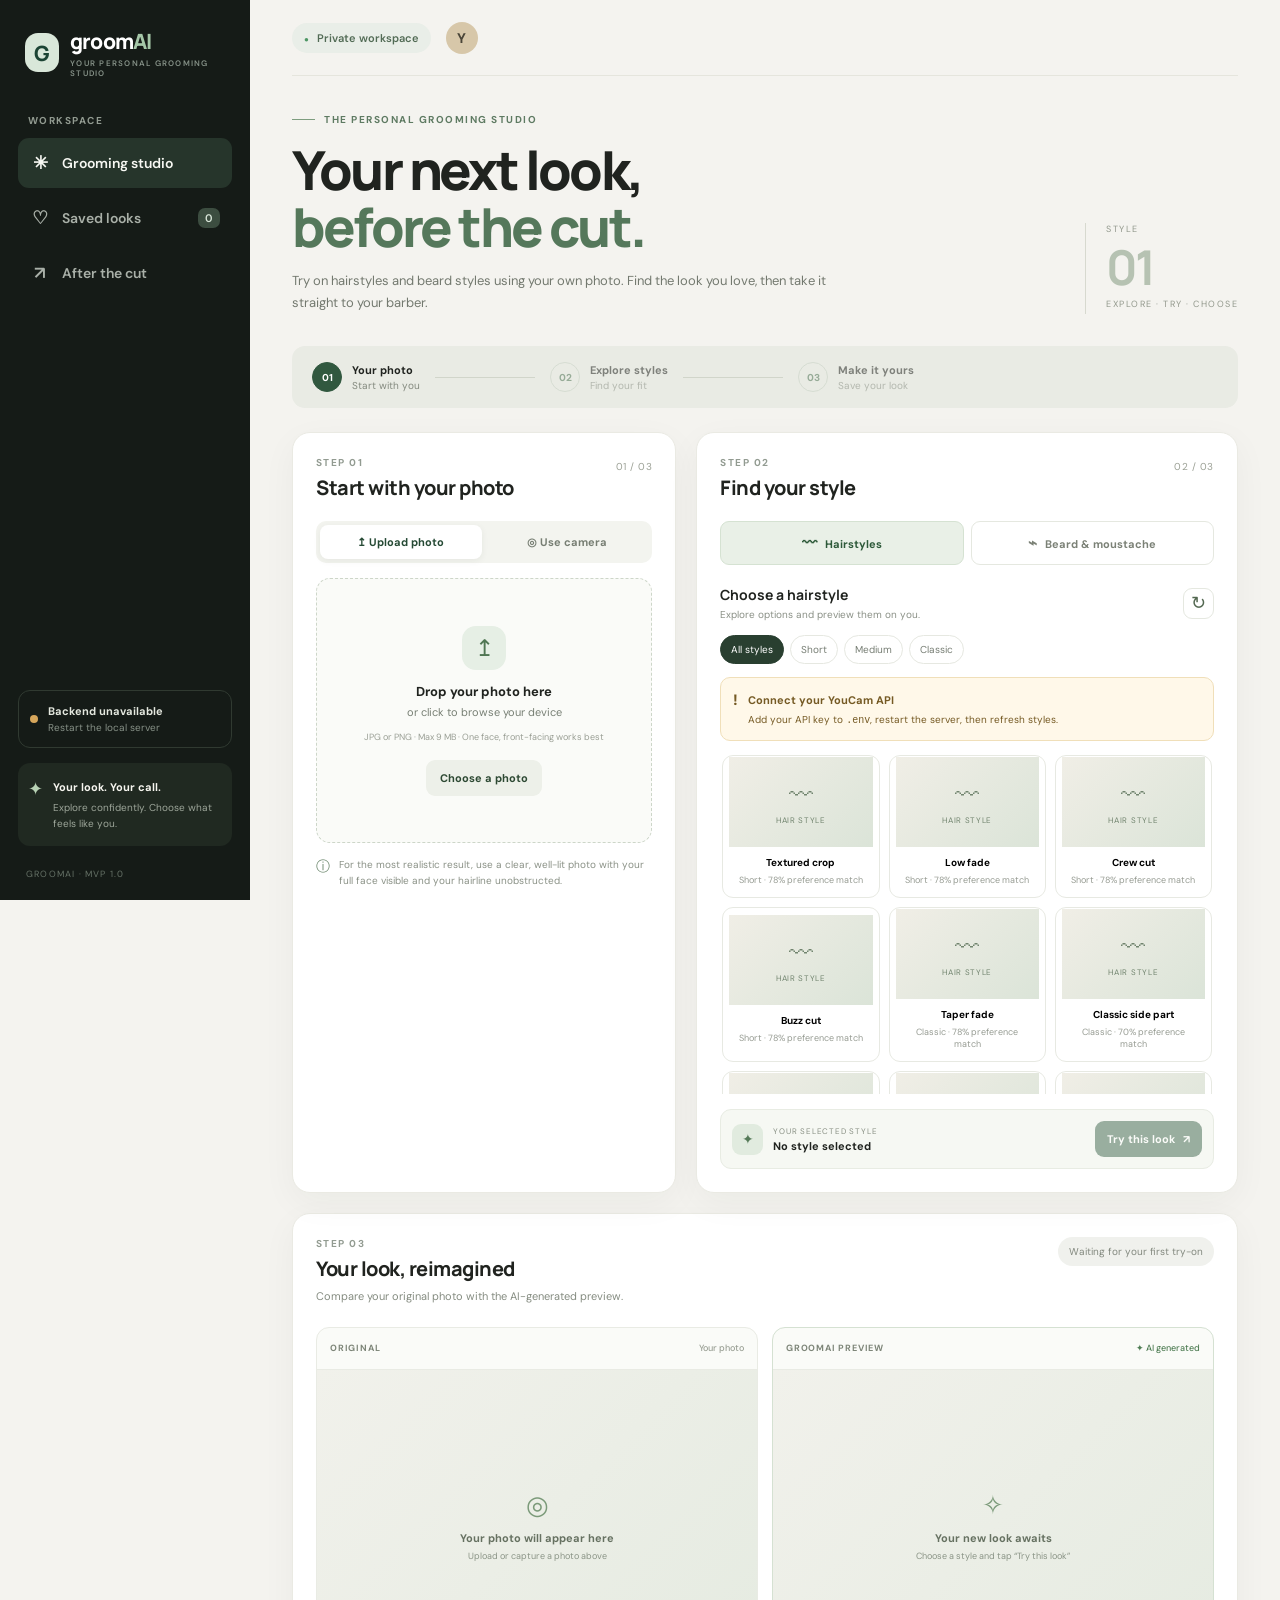
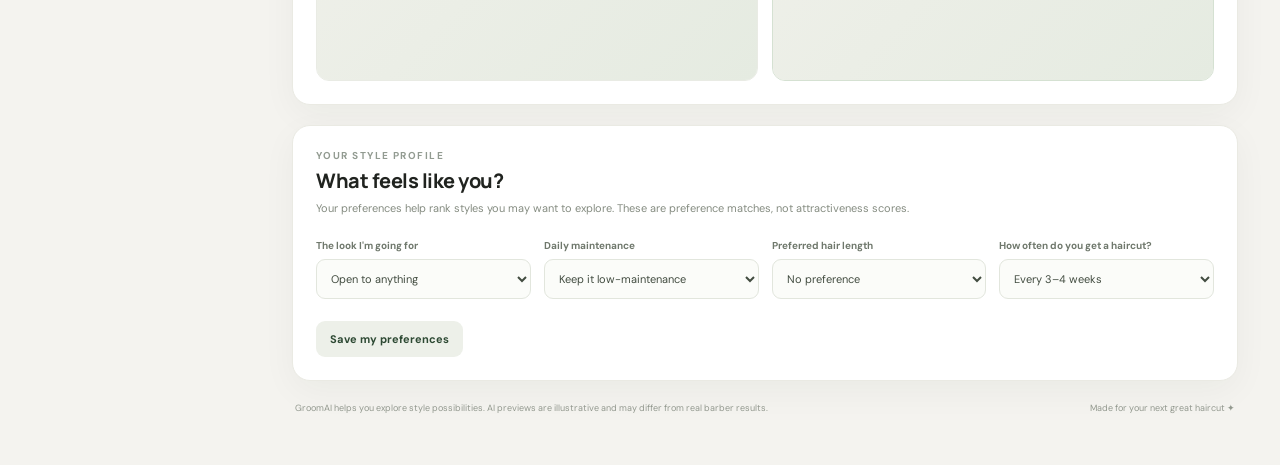
==== static/index.html @ 4ff91b67 "first commit" ====
<!doctype html>
<html lang="en">
<head>
  <meta charset="utf-8" />
  <meta name="viewport" content="width=device-width, initial-scale=1" />
  <meta name="theme-color" content="#111311" />
  <title>GroomAI — Your look, before the cut</title>
  <link rel="preconnect" href="https://fonts.googleapis.com">
  <link rel="preconnect" href="https://fonts.gstatic.com" crossorigin>
  <link href="https://fonts.googleapis.com/css2?family=DM+Sans:wght@400;500;600;700&family=Manrope:wght@400;500;600;700;800&display=swap" rel="stylesheet">
  <link rel="stylesheet" href="/static/styles.css" />
</head>
<body>
  <div class="app-shell">
    <aside class="sidebar">
      <a class="brand" href="#top"><span class="brand-mark">G</span><span>groom<span class="brand-ai">AI</span><small>YOUR PERSONAL GROOMING STUDIO</small></span></a>
      <div class="side-label">WORKSPACE</div>
      <button class="nav-link active" data-view="studio"><span>✳</span> Grooming studio</button>
      <button class="nav-link" data-view="saved"><span>♡</span> Saved looks <span class="nav-count" id="savedCount">0</span></button>
      <button class="nav-link" data-view="feedback"><span>↗</span> After the cut</button>
      <div class="sidebar-bottom">
        <div class="api-status"><span class="status-dot" id="apiDot"></span><div><b id="apiStatus">Checking API</b><small id="apiStatusSub">Connecting to your workspace</small></div></div>
        <div class="side-tip"><span>✦</span><div><b>Your look. Your call.</b><p>Explore confidently. Choose what feels like you.</p></div></div>
        <p class="version">GROOMAI · MVP 1.0</p>
      </div>
    </aside>

    <main class="main-content" id="top">
      <header class="topbar"><div class="mobile-brand"><span class="brand-mark">G</span> groom<span class="brand-ai">AI</span></div><div class="topbar-right"><span class="privacy-pill"><span>●</span> Private workspace</span><div class="avatar">Y</div></div></header>

      <section id="studioView" class="view active-view">
        <div class="hero-row"><div><div class="eyebrow"><span class="eyebrow-line"></span> THE PERSONAL GROOMING STUDIO</div><h1>Your next look,<br><em>before the cut.</em></h1><p class="hero-copy">Try on hairstyles and beard styles using your own photo. Find the look you love, then take it straight to your barber.</p></div><div class="hero-stamp"><span>STYLE</span><strong>01</strong><span>EXPLORE · TRY · CHOOSE</span></div></div>

        <div class="stepper"><div class="step active-step"><span>01</span><div><b>Your photo</b><small>Start with you</small></div></div><div class="step-line"></div><div class="step"><span>02</span><div><b>Explore styles</b><small>Find your fit</small></div></div><div class="step-line"></div><div class="step"><span>03</span><div><b>Make it yours</b><small>Save your look</small></div></div></div>

        <div class="studio-grid">
          <section class="panel photo-panel">
            <div class="panel-heading"><div><div class="section-kicker">STEP 01</div><h2>Start with your photo</h2></div><span class="panel-number">01 / 03</span></div>
            <div class="photo-tabs"><button class="photo-tab selected" id="uploadTab">↥ Upload photo</button><button class="photo-tab" id="cameraTab">◎ Use camera</button></div>
            <div class="upload-zone" id="uploadZone"><input type="file" id="photoInput" accept="image/jpeg,image/png,image/webp" hidden><div class="upload-symbol">↥</div><b>Drop your photo here</b><span>or click to browse your device</span><small>JPG or PNG · Max 9 MB · One face, front-facing works best</small><button class="btn btn-light" id="browseBtn">Choose a photo</button></div>
            <div class="camera-box hidden" id="cameraBox"><video id="cameraVideo" autoplay playsinline></video><div class="camera-controls"><button class="btn btn-light" id="captureBtn">◎ Capture photo</button><button class="btn btn-ghost" id="closeCameraBtn">Close camera</button></div><p>Camera access works on localhost or HTTPS. Your camera is only used after you allow it.</p></div>
            <div class="photo-preview hidden" id="photoPreview"><img id="sourceImage" alt="Your uploaded photo"><div class="photo-overlay"><span class="ready-tag"><span></span> PHOTO READY</span><button id="changePhotoBtn" class="change-photo">Change photo ↗</button></div></div>
            <div class="photo-note"><span>ⓘ</span><p>For the most realistic result, use a clear, well-lit photo with your full face visible and your hairline unobstructed.</p></div>
          </section>

          <section class="panel styles-panel">
            <div class="panel-heading"><div><div class="section-kicker">STEP 02</div><h2>Find your style</h2></div><span class="panel-number">02 / 03</span></div>
            <div class="style-type-switch"><button class="style-type active" data-kind="hair"><span>〰</span> Hairstyles</button><button class="style-type" data-kind="beard"><span>⌁</span> Beard & moustache</button></div>
            <div class="style-toolbar"><div><h3 id="styleHeading">Choose a hairstyle</h3><p id="styleSubheading">Explore options and preview them on you.</p></div><button class="icon-button" id="refreshStylesBtn" title="Refresh styles">↻</button></div>
            <div class="filter-row" id="filterRow"><button class="filter-chip active" data-filter="all">All styles</button><button class="filter-chip" data-filter="short">Short</button><button class="filter-chip" data-filter="medium">Medium</button><button class="filter-chip" data-filter="classic">Classic</button></div>
            <div class="api-notice hidden" id="templateNotice"><span>!</span><div><b>Connect your YouCam API</b><p>Add your API key to <code>.env</code>, restart the server, then refresh styles.</p></div></div>
            <div class="style-grid" id="styleGrid"><div class="empty-state"><div class="empty-icon">✳</div><b>Loading styles</b><p>Connecting to YouCam's style catalogue…</p></div></div>
            <div class="selected-style-bar"><div class="selected-style-icon">✦</div><div class="selected-style-copy"><small>YOUR SELECTED STYLE</small><b id="selectedStyleName">No style selected</b></div><button class="btn btn-primary" id="tryOnBtn" disabled>Try this look <span>↗</span></button></div>
          </section>
        </div>

        <section class="panel results-panel" id="resultsPanel">
          <div class="panel-heading"><div><div class="section-kicker">STEP 03</div><h2>Your look, reimagined</h2><p class="muted">Compare your original photo with the AI-generated preview.</p></div><span class="result-state" id="resultState">Waiting for your first try-on</span></div>
          <div class="results-grid"><div class="result-image-card"><div class="image-card-head"><span>ORIGINAL</span><span class="image-label">Your photo</span></div><div class="result-image-wrap" id="originalResultWrap"><div class="result-placeholder"><span>◎</span><b>Your photo will appear here</b><small>Upload or capture a photo above</small></div><img id="originalResult" class="hidden" alt="Original photo"></div></div><div class="result-image-card featured-result"><div class="image-card-head"><span>GROOMAI PREVIEW</span><span class="image-label ai-label">✦ AI generated</span></div><div class="result-image-wrap" id="generatedResultWrap"><div class="result-placeholder"><span>✧</span><b>Your new look awaits</b><small>Choose a style and tap “Try this look”</small></div><img id="generatedResult" class="hidden" alt="AI generated grooming preview"></div></div></div>
          <div class="result-actions hidden" id="resultActions"><button class="btn btn-primary" id="saveLookBtn">♡ Save this look</button><button class="btn btn-light" id="barberCardBtn">↗ Create barber card</button><button class="btn btn-ghost" id="compareBtn">⇄ Compare</button></div>
          <div class="progress-box hidden" id="progressBox"><div class="spinner"></div><div><b id="progressTitle">Preparing your look…</b><p id="progressText">Sending your photo securely to YouCam for processing.</p></div></div>
        </section>

        <section class="panel personal-panel"><div class="panel-heading"><div><div class="section-kicker">YOUR STYLE PROFILE</div><h2>What feels like you?</h2><p class="muted">Your preferences help rank styles you may want to explore. These are preference matches, not attractiveness scores.</p></div></div><div class="preferences-grid"><div class="preference-field"><label for="goalSelect">The look I'm going for</label><select id="goalSelect"><option value="any">Open to anything</option><option value="professional">Professional & polished</option><option value="casual">Casual & effortless</option><option value="trendy">Modern & trendy</option><option value="bold">Bold & expressive</option></select></div><div class="preference-field"><label for="maintenanceSelect">Daily maintenance</label><select id="maintenanceSelect"><option value="low">Keep it low-maintenance</option><option value="medium">A little styling is fine</option><option value="high">I enjoy styling my hair</option></select></div><div class="preference-field"><label for="lengthSelect">Preferred hair length</label><select id="lengthSelect"><option value="any">No preference</option><option value="short">Short</option><option value="medium">Medium</option><option value="long">Long</option></select></div><div class="preference-field"><label for="barberFrequency">How often do you get a haircut?</label><select id="barberFrequency"><option value="3-4 weeks">Every 3–4 weeks</option><option value="1-2 weeks">Every 1–2 weeks</option><option value="6+ weeks">Every 6+ weeks</option></select></div></div><button class="btn btn-light" id="savePreferencesBtn">Save my preferences</button><span class="inline-success hidden" id="preferencesSaved">Preferences saved on this device.</span></section>
        <footer class="footer-note">GroomAI helps you explore style possibilities. AI previews are illustrative and may differ from real barber results. <span>Made for your next great haircut ✦</span></footer>
      </section>

      <section id="savedView" class="view"><div class="page-title"><div class="eyebrow"><span class="eyebrow-line"></span> YOUR COLLECTION</div><h1>Looks worth <em>keeping.</em></h1><p class="hero-copy">Your saved grooming ideas, ready for your next barber visit.</p></div><div id="savedGrid" class="saved-grid"><div class="empty-state"><div class="empty-icon">♡</div><b>No saved looks yet</b><p>Try a hairstyle or beard style, then save it here.</p><button class="btn btn-primary" data-goto="studio">Explore styles</button></div></div></section>

      <section id="feedbackView" class="view"><div class="page-title"><div class="eyebrow"><span class="eyebrow-line"></span> THE REAL-WORLD RESULT</div><h1>How did the cut <em>turn out?</em></h1><p class="hero-copy">Your feedback helps GroomAI understand what you liked and what to suggest next time.</p></div><div class="feedback-layout"><section class="panel feedback-form"><div class="section-kicker">AFTER YOUR BARBER VISIT</div><h2>Review your haircut</h2><form id="feedbackForm"><label for="feedbackStyle">Style you tried</label><input id="feedbackStyle" placeholder="e.g. Textured crop + short boxed beard" required><div class="rating-field"><label>How happy are you with the actual haircut?</label><div class="star-rating" data-rating="satisfaction"><button type="button" data-value="1">★</button><button type="button" data-value="2">★</button><button type="button" data-value="3">★</button><button type="button" data-value="4">★</button><button type="button" data-value="5">★</button></div><small id="satisfactionLabel">Select a rating</small></div><div class="rating-field"><label>How close was it to your virtual preview?</label><div class="star-rating" data-rating="accuracy"><button type="button" data-value="1">★</button><button type="button" data-value="2">★</button><button type="button" data-value="3">★</button><button type="button" data-value="4">★</button><button type="button" data-value="5">★</button></div><small id="accuracyLabel">Select a rating</small></div><label for="feedbackMaintenance">What maintenance level works for you?</label><select id="feedbackMaintenance"><option value="low">Low maintenance</option><option value="medium">Some styling is fine</option><option value="high">High maintenance is okay</option></select><label for="feedbackNotes">What did you like or want to change?</label><textarea id="feedbackNotes" rows="4" placeholder="Tell your future self what to keep or change next time…"></textarea><button class="btn btn-primary btn-wide" type="submit">Save my feedback <span>↗</span></button><p class="form-message" id="feedbackMessage"></p></form></section><section class="panel feedback-history"><div class="section-kicker">YOUR GROOMING JOURNAL</div><h2>Past feedback</h2><p class="muted">Your reviews are saved locally in this app.</p><div id="feedbackHistory"><div class="empty-state compact"><div class="empty-icon">✎</div><b>Your grooming journey starts here</b><p>After your next haircut, leave a review.</p></div></div></section></div></section>
    </main>
  </div>

  <div class="toast" id="toast" role="status"></div>
  <dialog id="barberDialog" class="barber-dialog"><div class="dialog-head"><div><div class="section-kicker">TAKE IT TO YOUR BARBER</div><h2>Your barber reference card</h2></div><button class="icon-button" id="closeBarberDialog" aria-label="Close">×</button></div><div id="barberCardContent"></div><div class="dialog-actions"><button class="btn btn-light" id="printBarberCard">Print / Save PDF</button><button class="btn btn-primary" id="downloadBarberCard">Download reference image</button></div></dialog>
  <script src="/static/app.js"></script>
</body>
</html>
---- static/styles.css ----
:root{--bg:#f4f3ef;--panel:#fff;--ink:#20231f;--muted:#777d75;--line:#e8e8e1;--green:#1f4d3b;--green2:#2e6a4f;--mint:#e8f0e9;--sand:#d8c4a1;--radius:18px;--shadow:0 10px 35px rgba(26,37,29,.045)}*{box-sizing:border-box}html{scroll-behavior:smooth}body{margin:0;background:var(--bg);color:var(--ink);font-family:'DM Sans',sans-serif;font-size:14px}button,input,select,textarea{font:inherit}button{cursor:pointer}button:disabled{opacity:.45;cursor:not-allowed}.app-shell{display:grid;grid-template-columns:250px minmax(0,1fr);min-height:100vh}.sidebar{background:#151b17;color:#f7f6f0;padding:27px 18px 20px;display:flex;flex-direction:column;position:sticky;top:0;height:100vh}.brand{display:flex;align-items:center;gap:11px;text-decoration:none;color:#fff;font:800 21px Manrope,sans-serif;letter-spacing:-.8px;padding:0 7px 36px}.brand-mark{display:grid;place-items:center;width:39px;height:39px;border-radius:13px;background:#d9e7d9;color:#1c4434;font:800 21px Manrope,sans-serif}.brand-ai{color:#a5c7a8}.brand small{display:block;color:#859187;font:600 8px 'DM Sans',sans-serif;letter-spacing:1.25px;margin-top:3px}.side-label,.section-kicker{font-size:10px;font-weight:700;letter-spacing:1.45px;color:#929b91}.side-label{padding:0 10px 11px}.nav-link{display:flex;align-items:center;gap:12px;width:100%;border:0;background:transparent;color:#a9b0a8;text-align:left;padding:13px 12px;border-radius:11px;margin-bottom:5px;font-weight:600}.nav-link>span:first-child{font-size:18px;width:20px;text-align:center}.nav-link.active{background:#26352b;color:#f7f8f3}.nav-count{margin-left:auto;background:#3c4d40;color:#d8e5d8;border-radius:7px;padding:3px 7px;font-size:11px}.sidebar-bottom{margin-top:auto}.api-status{display:flex;gap:10px;align-items:center;padding:13px 11px;border:1px solid #303a31;border-radius:12px;margin-bottom:15px}.status-dot{width:8px;height:8px;border-radius:50%;background:#d6a65b;flex-shrink:0}.status-dot.online{background:#80c695;box-shadow:0 0 0 4px #80c6951e}.api-status b{display:block;font-size:11px;color:#e4e8df}.api-status small{display:block;color:#879187;font-size:10px;margin-top:3px}.side-tip{display:flex;gap:10px;padding:14px 10px;background:#202921;border-radius:12px}.side-tip>span{color:#b7d1b4;font-size:18px}.side-tip b{font-size:11px}.side-tip p{font-size:10px;color:#9da69a;line-height:1.6;margin:5px 0 0}.version{font-size:9px;letter-spacing:1.2px;color:#667267;margin:22px 8px 0}.main-content{min-width:0;padding:0 42px 30px;max-width:1600px;width:100%;margin:0 auto}.topbar{height:76px;border-bottom:1px solid #e5e5dd;display:flex;align-items:center;justify-content:space-between;margin-bottom:37px}.topbar-right{display:flex;align-items:center;gap:15px}.privacy-pill{background:#e9eee8;color:#526b55;padding:8px 12px;border-radius:99px;font-size:11px;font-weight:600}.privacy-pill span{font-size:8px;color:#4d9664;margin-right:5px}.avatar{width:32px;height:32px;border-radius:50%;background:#d7c7a9;color:#4a4538;display:grid;place-items:center;font-weight:700}.mobile-brand{display:none}.view{display:none}.active-view{display:block}.hero-row{display:flex;justify-content:space-between;align-items:flex-end;gap:25px;margin-bottom:32px}.eyebrow{display:flex;align-items:center;gap:9px;color:#5e7a62;font-size:10px;font-weight:700;letter-spacing:1.5px;margin-bottom:15px}.eyebrow-line{height:1px;width:23px;background:#7e9d7f}h1,h2,h3,p{margin-top:0}h1{font:800 clamp(37px,4.2vw,57px)/1.06 Manrope,sans-serif;letter-spacing:-2.8px;margin:0 0 15px}h1 em{font-style:normal;color:#55785b}h2{font:750 20px/1.25 Manrope,sans-serif;letter-spacing:-.5px;margin:6px 0 0}h3{font:700 14px Manrope,sans-serif;margin:0 0 4px}.hero-copy{color:#73796f;line-height:1.7;max-width:540px;font-size:13px;margin:0}.hero-stamp{border-left:1px solid #d7d9cf;padding:0 0 4px 20px;min-width:150px;color:#92988c}.hero-stamp span{display:block;font-size:9px;letter-spacing:1.5px}.hero-stamp strong{display:block;font:700 48px Manrope,sans-serif;color:#b6c2b2;letter-spacing:-3px;line-height:1.2;margin:3px 0}.stepper{display:flex;align-items:center;gap:15px;margin:0 0 24px;padding:16px 20px;background:#e9ebe4;border-radius:13px}.step{display:flex;align-items:center;gap:10px;opacity:.53}.step.active-step{opacity:1}.step>span{display:grid;place-items:center;width:30px;height:30px;border-radius:50%;border:1px solid #c5cfc2;color:#4e7354;font-size:10px;font-weight:700}.active-step>span{background:#31583f;color:white;border-color:#31583f}.step b{display:block;font-size:11px}.step small{display:block;color:#83897e;font-size:10px;margin-top:2px}.step-line{height:1px;background:#d1d5ca;flex:1;max-width:100px}.studio-grid{display:grid;grid-template-columns:minmax(280px,.83fr) minmax(420px,1.17fr);gap:20px;align-items:stretch}.panel{background:var(--panel);border:1px solid #eaeae3;border-radius:var(--radius);padding:23px;box-shadow:var(--shadow);min-width:0}.panel-heading{display:flex;align-items:flex-start;justify-content:space-between;gap:12px;margin-bottom:21px}.panel-number{color:#9ba095;font-size:10px;letter-spacing:.5px;padding-top:4px;white-space:nowrap}.photo-tabs{display:grid;grid-template-columns:1fr 1fr;gap:5px;padding:4px;background:#f3f4ef;border-radius:10px;margin-bottom:15px}.photo-tab{border:0;background:transparent;color:#777e73;border-radius:8px;padding:10px;font-size:11px;font-weight:700}.photo-tab.selected{background:#fff;color:#264a35;box-shadow:0 2px 7px #202b2010}.upload-zone{border:1px dashed #cdd6c9;border-radius:14px;background:#fafbf8;min-height:265px;display:flex;align-items:center;justify-content:center;flex-direction:column;padding:23px 14px;text-align:center;transition:.2s;cursor:pointer}.upload-zone.dragging{background:#eef5ed;border-color:#67926b}.upload-symbol{width:44px;height:44px;border-radius:14px;background:#e6efe5;color:#507653;display:grid;place-items:center;font-size:23px;margin-bottom:13px}.upload-zone b{font-size:13px}.upload-zone>span{font-size:11px;color:#777f74;margin-top:5px}.upload-zone small{font-size:9px;color:#9a9f95;margin-top:12px}.btn{border:0;border-radius:9px;padding:11px 14px;font-size:11px;font-weight:700;transition:transform .15s,background .15s;display:inline-flex;align-items:center;justify-content:center;gap:8px}.btn:hover:not(:disabled){transform:translateY(-1px)}.btn-light{background:#edf0e9;color:#2d4933}.btn-light:hover{background:#e0e8dc}.btn-primary{background:#28543a;color:#fff}.btn-primary:hover:not(:disabled){background:#1d422d}.btn-ghost{background:transparent;color:#6f776b;border:1px solid #e4e7df}.upload-zone .btn{margin-top:17px}.photo-note{display:flex;gap:9px;margin-top:14px;color:#8a9186}.photo-note>span{color:#69856a;font-size:14px}.photo-note p{font-size:10px;line-height:1.6;margin:0}.photo-preview{position:relative;height:330px;border-radius:13px;overflow:hidden;background:#edf0e9}.photo-preview img{width:100%;height:100%;object-fit:contain;background:#f0f1ed}.photo-overlay{position:absolute;left:0;right:0;bottom:0;display:flex;align-items:center;justify-content:space-between;padding:12px;background:linear-gradient(transparent,rgba(0,0,0,.6));color:#fff}.ready-tag{font-size:9px;letter-spacing:.8px}.ready-tag span{display:inline-block;width:6px;height:6px;border-radius:50%;background:#91d5a0;margin-right:5px}.change-photo{background:#ffffffdc;border:0;border-radius:7px;padding:8px 10px;color:#284b32;font-size:10px;font-weight:700}.camera-box{background:#111;border-radius:13px;overflow:hidden}.camera-box video{width:100%;max-height:330px;display:block;object-fit:cover}.camera-controls{display:flex;gap:8px;justify-content:center;padding:13px}.camera-box p{font-size:10px;color:#c4c9c2;line-height:1.5;padding:0 15px 13px;margin:0;text-align:center}.hidden{display:none!important}.style-type-switch{display:grid;grid-template-columns:1fr 1fr;gap:7px;margin-bottom:20px}.style-type{border:1px solid #e5e8e0;background:#fff;border-radius:9px;padding:11px 8px;font-size:11px;font-weight:700;color:#7b8176}.style-type span{font-size:15px;margin-right:5px}.style-type.active{background:#e9f0e7;border-color:#d5e2d2;color:#2d5939}.style-toolbar{display:flex;align-items:center;justify-content:space-between;margin-bottom:14px}.style-toolbar p{color:#8a9086;font-size:10px;margin:0}.icon-button{width:31px;height:31px;border-radius:9px;border:1px solid #e5e8e0;background:#fff;color:#536851;font-size:18px;display:grid;place-items:center;flex-shrink:0}.filter-row{display:flex;gap:6px;flex-wrap:wrap;margin-bottom:13px}.filter-chip{border:1px solid #e6e8e1;background:#fff;color:#777e74;border-radius:99px;padding:7px 10px;font-size:10px}.filter-chip.active{background:#293f30;color:#fff;border-color:#293f30}.style-grid{display:grid;grid-template-columns:repeat(3,minmax(0,1fr));gap:9px;max-height:340px;overflow:auto;padding:1px 2px 4px}.style-card{position:relative;border:1px solid #e7e9e2;border-radius:11px;background:#fff;overflow:hidden;cursor:pointer;min-width:0;transition:.15s}.style-card:hover{border-color:#9eb49d;transform:translateY(-2px)}.style-card.selected{border:2px solid #3b7048;box-shadow:0 0 0 3px #dfeade}.style-thumb{height:90px;background:linear-gradient(135deg,#f0eee6,#dbe4d8);display:grid;place-items:center;overflow:hidden}.style-thumb img{width:100%;height:100%;object-fit:cover}.style-placeholder{display:flex;align-items:center;justify-content:center;flex-direction:column;color:#71846e;gap:5px}.style-placeholder span{font-size:24px}.style-placeholder small{font-size:8px;letter-spacing:.7px}.style-card-body{padding:9px 8px 10px}.style-card-body b{display:block;font-size:10px;line-height:1.4;overflow-wrap:anywhere}.style-card-body small{display:block;color:#969b92;font-size:9px;margin-top:4px}.style-card-check{position:absolute;right:6px;top:6px;background:#fff;border-radius:50%;width:20px;height:20px;display:grid;place-items:center;color:#315a3b;font-size:11px;box-shadow:0 2px 6px #0001}.selected-style-bar{display:flex;align-items:center;gap:10px;background:#f6f8f3;border:1px solid #e8ece3;border-radius:11px;padding:11px;margin-top:15px}.selected-style-icon{width:31px;height:31px;border-radius:9px;background:#e1ebdf;color:#557a58;display:grid;place-items:center}.selected-style-copy{flex:1;min-width:0}.selected-style-copy small{display:block;color:#899084;font-size:8px;letter-spacing:.8px;margin-bottom:3px}.selected-style-copy b{display:block;font-size:11px;white-space:nowrap;overflow:hidden;text-overflow:ellipsis}.selected-style-bar .btn{padding:11px 12px;white-space:nowrap}.empty-state{min-height:180px;display:flex;align-items:center;justify-content:center;flex-direction:column;text-align:center;color:#7e8779;padding:20px}.empty-icon{width:40px;height:40px;border-radius:13px;background:#edf2e9;color:#527455;display:grid;place-items:center;font-size:20px;margin-bottom:12px}.empty-state b{color:#4a5448;font-size:12px}.empty-state p{font-size:10px;line-height:1.6;max-width:220px;margin:6px 0 0}.api-notice{display:flex;gap:10px;background:#fff8e9;border:1px solid #f0dfb9;border-radius:10px;padding:12px;margin-bottom:13px;color:#755a24}.api-notice>span{font-weight:800;font-size:15px}.api-notice b{font-size:11px}.api-notice p{font-size:10px;margin:4px 0 0;line-height:1.5}.api-notice code{font-size:10px}.results-panel,.personal-panel{margin-top:20px}.muted{color:#858c81;font-size:11px;line-height:1.6;margin:7px 0 0}.result-state{background:#f0f1ed;border-radius:99px;padding:8px 11px;color:#82887e;font-size:10px;white-space:nowrap}.results-grid{display:grid;grid-template-columns:1fr 1fr;gap:14px}.result-image-card{border:1px solid #e9ebe4;border-radius:13px;overflow:hidden;background:#fafbf8}.featured-result{border-color:#d5e1d2}.image-card-head{height:42px;display:flex;align-items:center;justify-content:space-between;padding:0 13px;border-bottom:1px solid #e9ebe4;font-size:9px;font-weight:700;letter-spacing:.8px;color:#7d8578}.image-label{font-size:9px;letter-spacing:0;font-weight:500;color:#999f94}.ai-label{color:#4f7d54}.result-image-wrap{height:310px;display:grid;place-items:center;background:linear-gradient(135deg,#f1f1eb,#e5ebe1);overflow:hidden}.result-image-wrap img{width:100%;height:100%;object-fit:contain}.result-placeholder{display:flex;align-items:center;justify-content:center;flex-direction:column;text-align:center;padding:20px;color:#8a9486}.result-placeholder>span{font-size:26px;color:#7b9a79;margin-bottom:9px}.result-placeholder b{font-size:11px;color:#667161}.result-placeholder small{font-size:9px;margin-top:5px}.result-actions{display:flex;justify-content:flex-end;gap:8px;margin-top:14px}.progress-box{display:flex;gap:12px;align-items:center;background:#f2f6ef;border:1px solid #e0e9dd;border-radius:11px;padding:14px;margin-top:14px}.spinner{width:23px;height:23px;border:2px solid #d6e3d2;border-top-color:#3d7048;border-radius:50%;animation:spin .8s linear infinite;flex-shrink:0}@keyframes spin{to{transform:rotate(360deg)}}.progress-box b{font-size:11px}.progress-box p{font-size:10px;color:#7c8678;margin:4px 0 0}.preferences-grid{display:grid;grid-template-columns:repeat(4,minmax(0,1fr));gap:13px;margin:22px 0}.preference-field label,.feedback-form label{display:block;color:#6f786c;font-size:10px;font-weight:700;margin-bottom:7px}.preference-field select,.feedback-form select,.feedback-form input,.feedback-form textarea{width:100%;border:1px solid #e2e6dd;background:#fbfcf9;border-radius:9px;padding:11px 10px;color:#424c40;font-size:11px;outline:none}.preference-field select:focus,.feedback-form select:focus,.feedback-form input:focus,.feedback-form textarea:focus{border-color:#8ba98a}.inline-success{font-size:10px;color:#47764c;margin-left:12px}.footer-note{display:flex;justify-content:space-between;gap:12px;font-size:9px;color:#92988e;line-height:1.6;padding:20px 3px}.footer-note span{white-space:nowrap}.page-title{margin-bottom:28px}.saved-grid{display:grid;grid-template-columns:repeat(3,minmax(0,1fr));gap:15px}.saved-card{border:1px solid #e5e8e0;border-radius:15px;overflow:hidden;background:#fff}.saved-card img{width:100%;height:220px;object-fit:contain;background:#edf0e9}.saved-card-body{padding:14px}.saved-card-body b{font-size:12px;display:block}.saved-card-body small{font-size:10px;color:#899185;display:block;margin:5px 0 12px}.saved-card-actions{display:flex;gap:6px}.saved-card-actions button{flex:1}.feedback-layout{display:grid;grid-template-columns:minmax(300px,.9fr) minmax(280px,1.1fr);gap:18px}.feedback-form h2,.feedback-history h2{margin-bottom:20px}.feedback-form form>label{margin-top:14px}.feedback-form input,.feedback-form select,.feedback-form textarea{font-size:12px}.rating-field{margin-top:20px}.rating-field>label{font-size:11px;color:#394637}.star-rating{display:flex;gap:5px;margin:8px 0}.star-rating button{border:0;background:#f0f2ec;color:#c5c9bd;width:32px;height:31px;border-radius:8px;font-size:18px}.star-rating button.active{background:#f9efd7;color:#d2a44a}.rating-field small{color:#9aa093;font-size:10px}.feedback-form .btn-wide{width:100%;margin-top:20px}.form-message{font-size:11px;margin:9px 0 0;color:#4d8053}.feedback-entry{padding:14px 0;border-bottom:1px solid #eef0e9}.feedback-entry:last-child{border:0}.feedback-entry-head{display:flex;justify-content:space-between;gap:8px}.feedback-entry b{font-size:11px}.feedback-entry small{color:#90978c;font-size:9px}.feedback-entry .stars{color:#c79b45;font-size:11px;margin:7px 0}.feedback-entry p{font-size:10px;color:#7c8578;line-height:1.6;margin:0}.compact{min-height:170px}.barber-dialog{border:0;border-radius:18px;width:min(600px,calc(100% - 28px));padding:25px;box-shadow:0 20px 80px #0003}.barber-dialog::backdrop{background:#111a13a8;backdrop-filter:blur(4px)}.dialog-head{display:flex;justify-content:space-between;gap:12px;align-items:flex-start;margin-bottom:20px}.dialog-head h2{font-size:22px}.barber-card-preview{border:1px solid #e0e6db;border-radius:13px;overflow:hidden}.barber-card-preview img{width:100%;height:280px;object-fit:contain;background:#eff2eb}.barber-card-details{padding:16px}.barber-card-details h3{font-size:17px}.barber-card-details p{color:#788174;font-size:11px;line-height:1.7}.barber-tags{display:flex;gap:6px;flex-wrap:wrap;margin:10px 0}.barber-tags span{background:#eaf0e7;color:#486d4a;border-radius:99px;padding:6px 9px;font-size:9px}.dialog-actions{display:flex;gap:8px;justify-content:flex-end;margin-top:16px}.toast{position:fixed;bottom:25px;right:25px;background:#1c2c21;color:#fff;padding:13px 16px;border-radius:10px;font-size:11px;box-shadow:0 10px 30px #0002;opacity:0;transform:translateY(10px);pointer-events:none;transition:.2s;z-index:100;max-width:360px}.toast.show{opacity:1;transform:translateY(0)}
@media(max-width:1200px){.main-content{padding:0 25px 25px}.studio-grid{grid-template-columns:minmax(260px,.8fr) minmax(370px,1.2fr)}.panel{padding:18px}.preferences-grid{grid-template-columns:repeat(2,minmax(0,1fr))}.style-thumb{height:78px}.result-image-wrap{height:270px}}
@media(max-width:900px){.app-shell{grid-template-columns:1fr}.sidebar{display:none}.main-content{padding:0 18px 24px}.topbar{height:62px;margin-bottom:25px}.mobile-brand{display:flex;align-items:center;gap:8px;font:800 19px Manrope,sans-serif;letter-spacing:-.8px}.mobile-brand .brand-mark{width:31px;height:31px;border-radius:10px;font-size:17px}.hero-stamp{display:none}.studio-grid{grid-template-columns:1fr}.upload-zone{min-height:220px}.photo-preview{height:300px}.style-grid{max-height:none;grid-template-columns:repeat(3,minmax(0,1fr))}.result-image-wrap{height:270px}.feedback-layout{grid-template-columns:1fr}.saved-grid{grid-template-columns:repeat(2,minmax(0,1fr))}}
@media(max-width:560px){.main-content{padding:0 12px 18px}.topbar{margin-bottom:21px}.privacy-pill{font-size:9px;padding:7px 9px}.hero-row{margin-bottom:22px}h1{font-size:39px;letter-spacing:-2px}.hero-copy{font-size:12px}.stepper{padding:12px 10px;gap:7px}.step{gap:6px}.step>span{width:25px;height:25px;font-size:9px}.step b{font-size:9px}.step small{font-size:8px}.step-line{min-width:9px}.panel{padding:15px;border-radius:15px}.panel-heading{margin-bottom:16px}h2{font-size:18px}.style-grid{grid-template-columns:repeat(2,minmax(0,1fr));gap:8px}.style-thumb{height:90px}.style-card-body b{font-size:10px}.selected-style-bar{flex-wrap:wrap}.selected-style-copy{min-width:calc(100% - 50px)}.selected-style-bar .btn{width:100%}.results-grid{grid-template-columns:1fr 1fr;gap:7px}.result-image-wrap{height:205px}.image-card-head{padding:0 7px;font-size:8px}.image-label{font-size:8px}.result-placeholder{padding:8px}.result-placeholder b{font-size:9px}.result-placeholder small{font-size:8px}.result-actions{flex-wrap:wrap}.result-actions .btn{flex:1;font-size:10px;padding:10px}.preferences-grid{grid-template-columns:1fr 1fr;gap:11px}.footer-note{flex-direction:column}.footer-note span{white-space:normal}.saved-grid{grid-template-columns:1fr 1fr}.saved-card img{height:160px}.saved-card-actions{flex-direction:column}.page-title h1{font-size:37px}.dialog-actions{flex-direction:column}.dialog-actions .btn{width:100%}.hero-row h1{font-size:42px}}
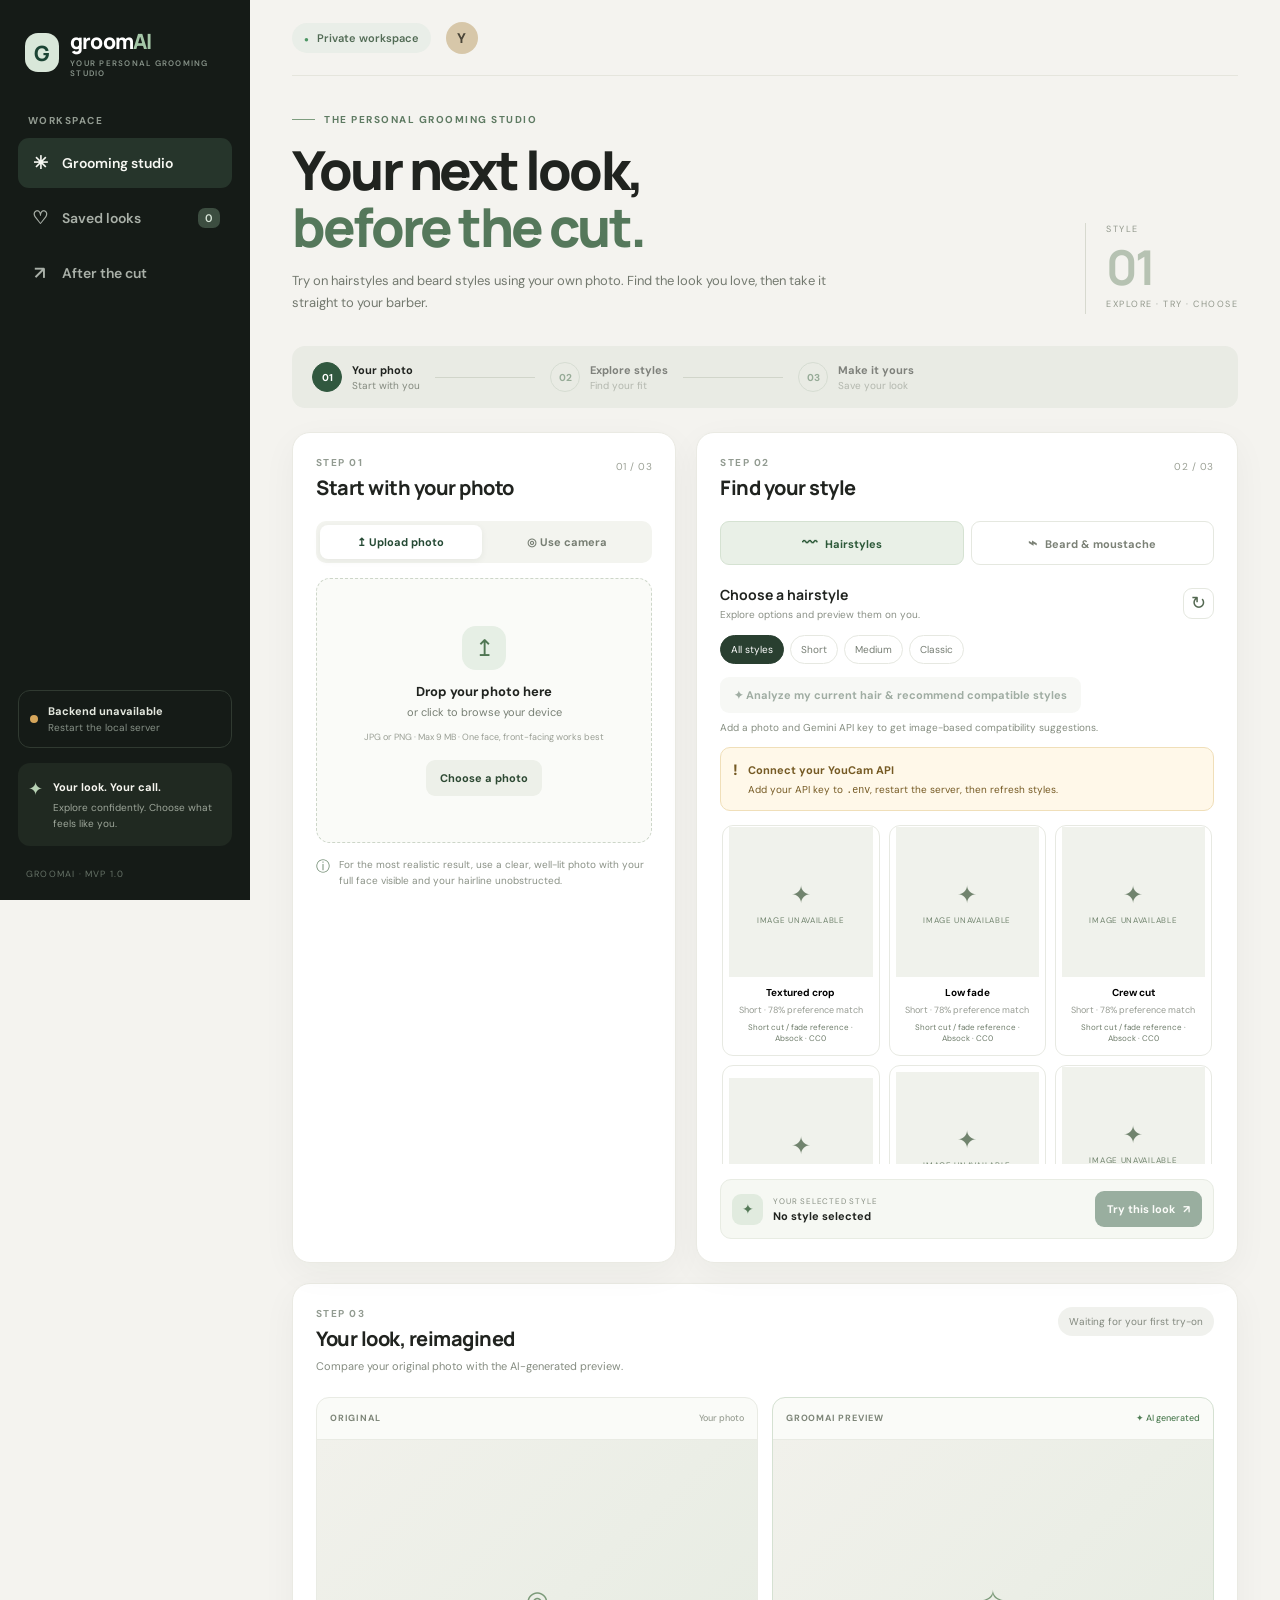
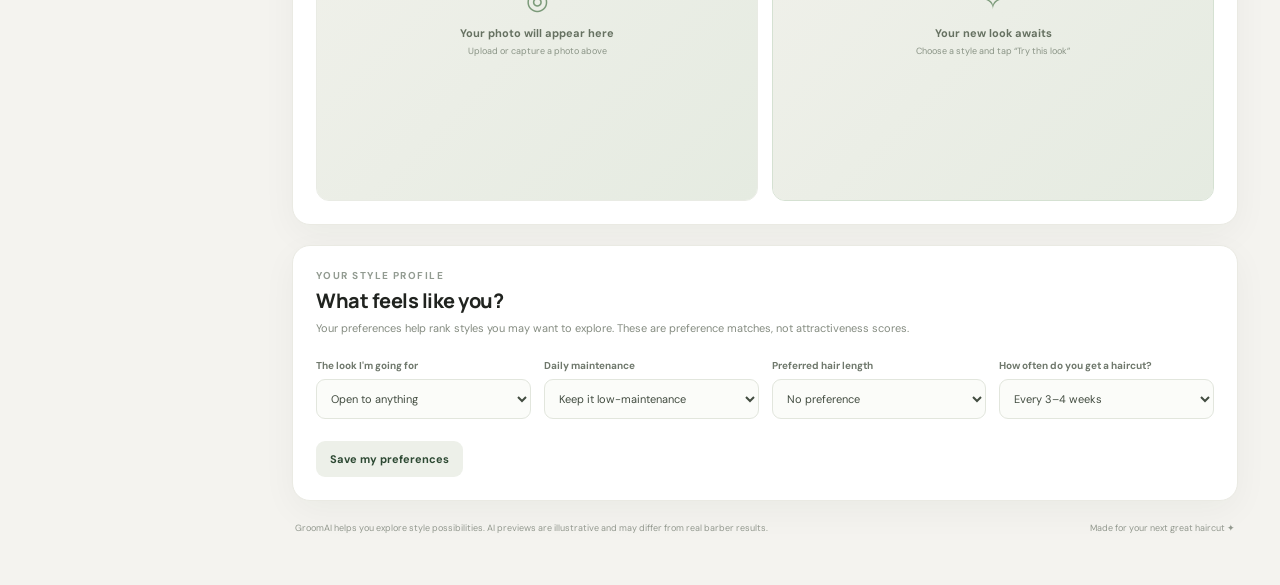
==== commit e2fd1020: "updated" ====
--- a/static/index.html
+++ b/static/index.html
@@ -38,7 +38,7 @@
             <div class="panel-heading"><div><div class="section-kicker">STEP 01</div><h2>Start with your photo</h2></div><span class="panel-number">01 / 03</span></div>
             <div class="photo-tabs"><button class="photo-tab selected" id="uploadTab">↥ Upload photo</button><button class="photo-tab" id="cameraTab">◎ Use camera</button></div>
             <div class="upload-zone" id="uploadZone"><input type="file" id="photoInput" accept="image/jpeg,image/png,image/webp" hidden><div class="upload-symbol">↥</div><b>Drop your photo here</b><span>or click to browse your device</span><small>JPG or PNG · Max 9 MB · One face, front-facing works best</small><button class="btn btn-light" id="browseBtn">Choose a photo</button></div>
-            <div class="camera-box hidden" id="cameraBox"><video id="cameraVideo" autoplay playsinline></video><div class="camera-controls"><button class="btn btn-light" id="captureBtn">◎ Capture photo</button><button class="btn btn-ghost" id="closeCameraBtn">Close camera</button></div><p>Camera access works on localhost or HTTPS. Your camera is only used after you allow it.</p></div>
+            <div class="camera-box hidden" id="cameraBox"><video id="cameraVideo" autoplay playsinline></video><div class="live-filter-row"><label for="liveFilterSelect">Live camera look</label><select id="liveFilterSelect"><option value="natural">Natural</option><option value="warm">Warm</option><option value="cool">Cool</option><option value="mono">Monochrome</option><option value="contrast">High contrast</option></select><span>Preview filters update instantly</span></div><div class="camera-controls"><button class="btn btn-light" id="captureBtn">◎ Use this frame for AI try-on</button><button class="btn btn-ghost" id="closeCameraBtn">Close camera</button></div><p>Camera remains live while you browse. The YouCam hairstyle/beard transformation API processes a still frame, so capture is only needed when you want an AI-generated hairstyle preview.</p></div>
             <div class="photo-preview hidden" id="photoPreview"><img id="sourceImage" alt="Your uploaded photo"><div class="photo-overlay"><span class="ready-tag"><span></span> PHOTO READY</span><button id="changePhotoBtn" class="change-photo">Change photo ↗</button></div></div>
             <div class="photo-note"><span>ⓘ</span><p>For the most realistic result, use a clear, well-lit photo with your full face visible and your hairline unobstructed.</p></div>
           </section>
@@ -47,7 +47,7 @@
             <div class="panel-heading"><div><div class="section-kicker">STEP 02</div><h2>Find your style</h2></div><span class="panel-number">02 / 03</span></div>
             <div class="style-type-switch"><button class="style-type active" data-kind="hair"><span>〰</span> Hairstyles</button><button class="style-type" data-kind="beard"><span>⌁</span> Beard & moustache</button></div>
             <div class="style-toolbar"><div><h3 id="styleHeading">Choose a hairstyle</h3><p id="styleSubheading">Explore options and preview them on you.</p></div><button class="icon-button" id="refreshStylesBtn" title="Refresh styles">↻</button></div>
-            <div class="filter-row" id="filterRow"><button class="filter-chip active" data-filter="all">All styles</button><button class="filter-chip" data-filter="short">Short</button><button class="filter-chip" data-filter="medium">Medium</button><button class="filter-chip" data-filter="classic">Classic</button></div>
+            <div class="filter-row" id="filterRow"><button class="filter-chip active" data-filter="all">All styles</button><button class="filter-chip" data-filter="short">Short</button><button class="filter-chip" data-filter="medium">Medium</button><button class="filter-chip" data-filter="classic">Classic</button></div><div class="recommend-row"><button class="btn btn-light" id="recommendBtn" disabled>✦ Analyze my current hair & recommend compatible styles</button><small id="recommendStatus">Add a photo and Gemini API key to get image-based compatibility suggestions.</small></div><div id="recommendResults" class="recommend-results hidden"></div>
             <div class="api-notice hidden" id="templateNotice"><span>!</span><div><b>Connect your YouCam API</b><p>Add your API key to <code>.env</code>, restart the server, then refresh styles.</p></div></div>
             <div class="style-grid" id="styleGrid"><div class="empty-state"><div class="empty-icon">✳</div><b>Loading styles</b><p>Connecting to YouCam's style catalogue…</p></div></div>
             <div class="selected-style-bar"><div class="selected-style-icon">✦</div><div class="selected-style-copy"><small>YOUR SELECTED STYLE</small><b id="selectedStyleName">No style selected</b></div><button class="btn btn-primary" id="tryOnBtn" disabled>Try this look <span>↗</span></button></div>
--- a/static/styles.css
+++ b/static/styles.css
@@ -2,3 +2,45 @@
 @media(max-width:1200px){.main-content{padding:0 25px 25px}.studio-grid{grid-template-columns:minmax(260px,.8fr) minmax(370px,1.2fr)}.panel{padding:18px}.preferences-grid{grid-template-columns:repeat(2,minmax(0,1fr))}.style-thumb{height:78px}.result-image-wrap{height:270px}}
 @media(max-width:900px){.app-shell{grid-template-columns:1fr}.sidebar{display:none}.main-content{padding:0 18px 24px}.topbar{height:62px;margin-bottom:25px}.mobile-brand{display:flex;align-items:center;gap:8px;font:800 19px Manrope,sans-serif;letter-spacing:-.8px}.mobile-brand .brand-mark{width:31px;height:31px;border-radius:10px;font-size:17px}.hero-stamp{display:none}.studio-grid{grid-template-columns:1fr}.upload-zone{min-height:220px}.photo-preview{height:300px}.style-grid{max-height:none;grid-template-columns:repeat(3,minmax(0,1fr))}.result-image-wrap{height:270px}.feedback-layout{grid-template-columns:1fr}.saved-grid{grid-template-columns:repeat(2,minmax(0,1fr))}}
 @media(max-width:560px){.main-content{padding:0 12px 18px}.topbar{margin-bottom:21px}.privacy-pill{font-size:9px;padding:7px 9px}.hero-row{margin-bottom:22px}h1{font-size:39px;letter-spacing:-2px}.hero-copy{font-size:12px}.stepper{padding:12px 10px;gap:7px}.step{gap:6px}.step>span{width:25px;height:25px;font-size:9px}.step b{font-size:9px}.step small{font-size:8px}.step-line{min-width:9px}.panel{padding:15px;border-radius:15px}.panel-heading{margin-bottom:16px}h2{font-size:18px}.style-grid{grid-template-columns:repeat(2,minmax(0,1fr));gap:8px}.style-thumb{height:90px}.style-card-body b{font-size:10px}.selected-style-bar{flex-wrap:wrap}.selected-style-copy{min-width:calc(100% - 50px)}.selected-style-bar .btn{width:100%}.results-grid{grid-template-columns:1fr 1fr;gap:7px}.result-image-wrap{height:205px}.image-card-head{padding:0 7px;font-size:8px}.image-label{font-size:8px}.result-placeholder{padding:8px}.result-placeholder b{font-size:9px}.result-placeholder small{font-size:8px}.result-actions{flex-wrap:wrap}.result-actions .btn{flex:1;font-size:10px;padding:10px}.preferences-grid{grid-template-columns:1fr 1fr;gap:11px}.footer-note{flex-direction:column}.footer-note span{white-space:normal}.saved-grid{grid-template-columns:1fr 1fr}.saved-card img{height:160px}.saved-card-actions{flex-direction:column}.page-title h1{font-size:37px}.dialog-actions{flex-direction:column}.dialog-actions .btn{width:100%}.hero-row h1{font-size:42px}}
+
+/* GroomAI clarity + live camera controls */
+.photo-preview{height:auto;min-height:320px;max-height:72vh;display:flex;align-items:center;justify-content:center}
+.photo-preview img{display:block;width:100%;height:auto;max-height:72vh;object-fit:contain}
+.camera-box video{width:100%;height:auto;max-height:70vh;object-fit:contain;background:#080908;transition:filter .15s ease}
+.live-filter-row{display:flex;align-items:center;gap:9px;flex-wrap:wrap;padding:12px 14px 0;color:#e4e9e1}
+.live-filter-row label{font-size:10px;font-weight:700}
+.live-filter-row select{background:#222a23;color:#f5f6f2;border:1px solid #465248;border-radius:8px;padding:8px 10px;font-size:11px}
+.live-filter-row span{font-size:9px;color:#aeb9ad}
+.recommend-row{display:flex;flex-direction:column;align-items:flex-start;gap:7px;margin:4px 0 12px}
+.recommend-row small{font-size:10px;color:#858d80;line-height:1.5}
+.recommend-results{border:1px solid #dfe7db;background:#f8faf6;border-radius:11px;padding:12px;margin-bottom:14px}
+.recommend-summary{font-size:11px;line-height:1.6;color:#52614f;margin-bottom:8px}
+.recommend-limitations{font-size:10px;color:#7c8578;line-height:1.5;margin:0 0 9px}
+.recommend-item{display:flex;align-items:flex-start;gap:8px;border-top:1px solid #e6ebe2;padding:10px 0}
+.recommend-item:first-of-type{border-top:0}
+.recommend-item b{font-size:11px;display:block}
+.recommend-item p{font-size:10px;line-height:1.5;color:#778173;margin:4px 0 0}
+.recommend-item .btn{margin-left:auto;flex-shrink:0;padding:8px 10px}
+.style-thumb img{object-fit:contain;background:#f0f2ec}
+.result-image-wrap{height:auto;min-height:360px;max-height:75vh;padding:8px;overflow:auto}
+.result-image-wrap img{display:block;width:100%;height:auto;max-height:72vh;object-fit:contain;margin:auto}
+.result-image-card{min-width:0}
+.result-placeholder{min-height:330px}
+.saved-card img{height:auto;max-height:420px;min-height:220px;object-fit:contain;display:block}
+.barber-card-preview img{display:block;width:100%;height:auto;max-height:70vh;object-fit:contain;background:#eff2eb}
+@media(max-width:900px){.result-image-wrap{min-height:300px;max-height:none}.result-image-wrap img{max-height:65vh}.photo-preview{max-height:65vh}.photo-preview img{max-height:65vh}}
+@media(max-width:560px){.result-image-wrap{min-height:240px;padding:4px}.result-placeholder{min-height:220px}.recommend-row .btn{width:100%;white-space:normal}.recommend-item{flex-wrap:wrap}.recommend-item .btn{margin-left:0}}
+
+/* Style reference thumbnails: illustrative internet examples, never confused with AI output. */
+.style-thumb{height:150px;background:#f0f2ec;}
+.style-thumb img{width:100%;height:100%;object-fit:contain;padding:4px;background:#f0f2ec;}
+.style-source-note{font-size:8px!important;line-height:1.35!important;color:#6e7c6a!important;margin-top:6px!important;}
+.recommend-item{display:grid;grid-template-columns:92px minmax(0,1fr) auto;align-items:center;gap:11px;}
+.recommend-image{width:92px;min-width:92px;}
+.recommend-image img{width:92px;height:105px;object-fit:contain;background:#edf0e9;border:1px solid #e1e6dc;border-radius:8px;display:block;}
+.recommend-image small{display:block;font-size:8px;line-height:1.35;color:#879081;margin-top:4px;}
+.recommend-copy{min-width:0;}
+.recommend-copy p{overflow-wrap:anywhere;}
+.compatibility-tag{color:#47764c;font-size:9px;font-weight:600;}
+.reference-link{display:inline-block;font-size:9px;color:#547b54;text-decoration:underline;margin-top:5px;}
+@media(max-width:560px){.style-thumb{height:130px}.recommend-item{grid-template-columns:72px minmax(0,1fr);}.recommend-image{width:72px;min-width:72px}.recommend-image img{width:72px;height:90px}.recommend-item .choose-recommendation{grid-column:2;justify-self:start;margin-left:0}}
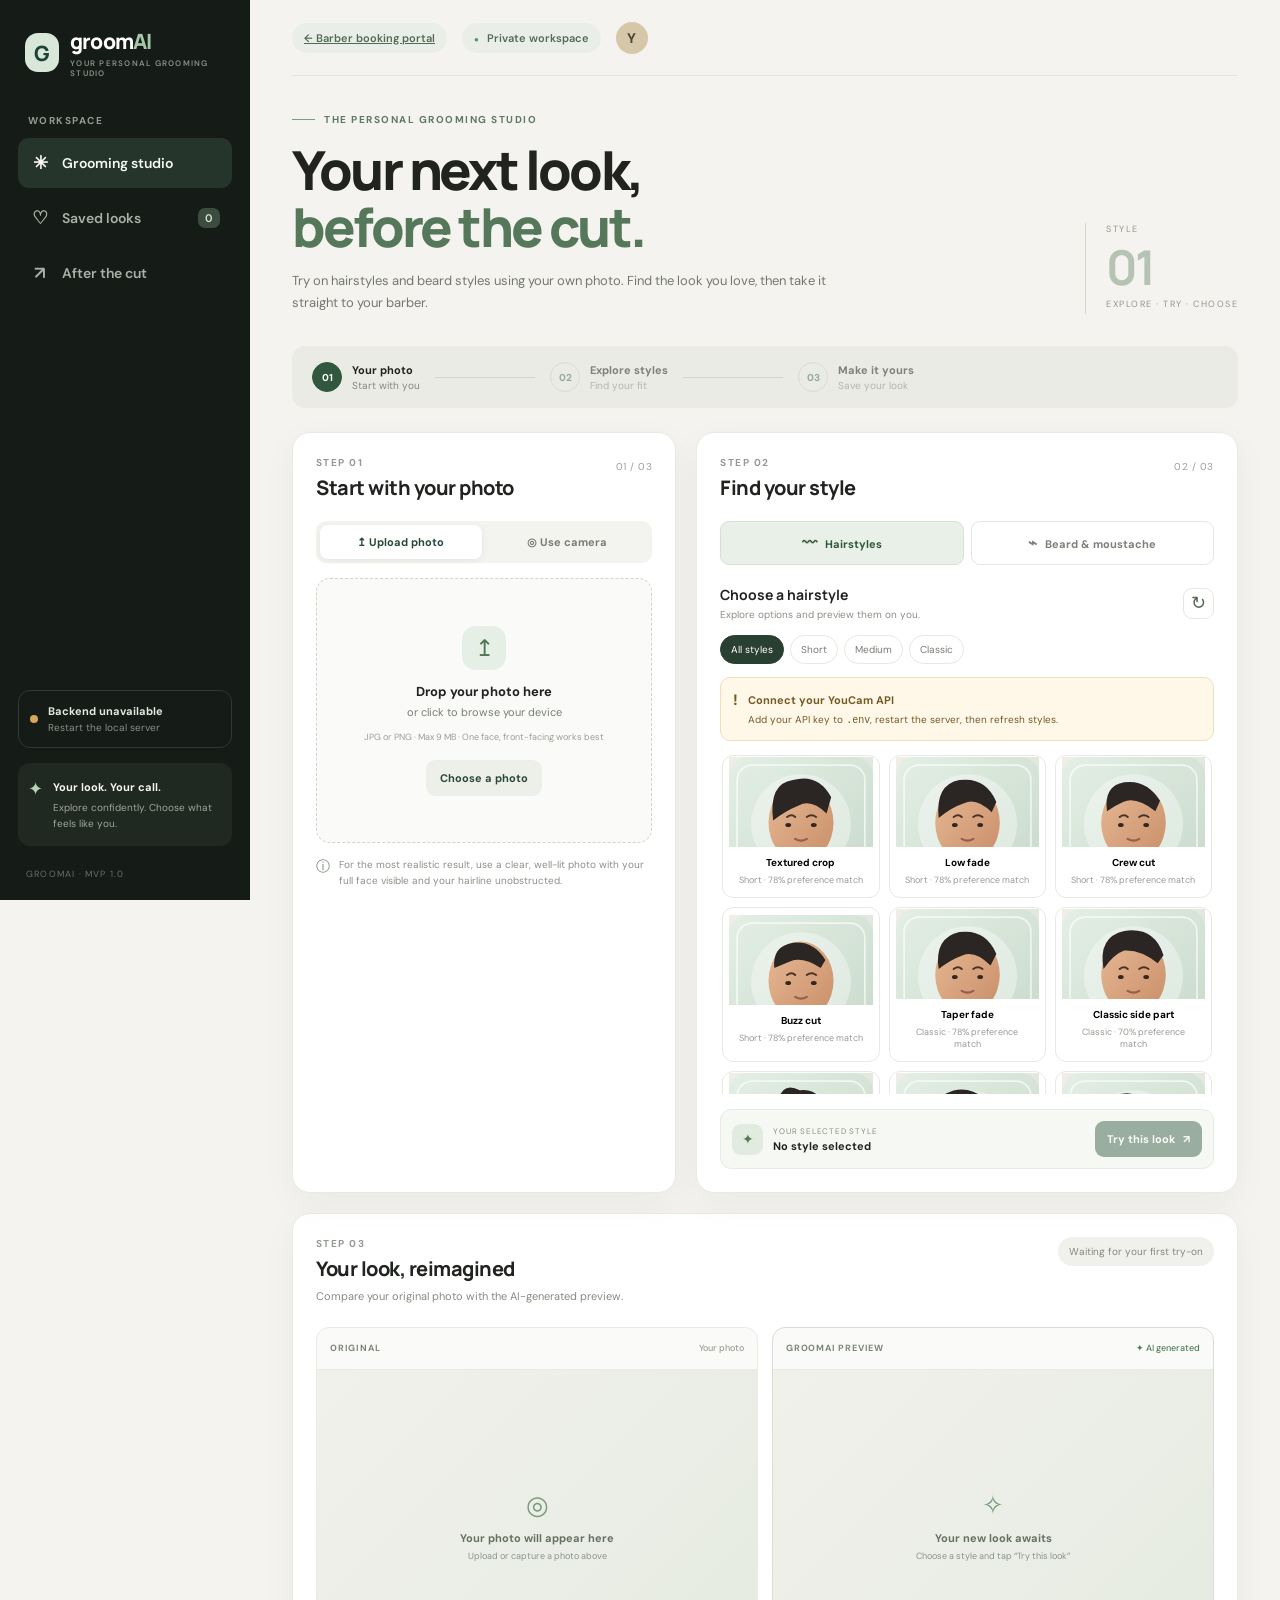
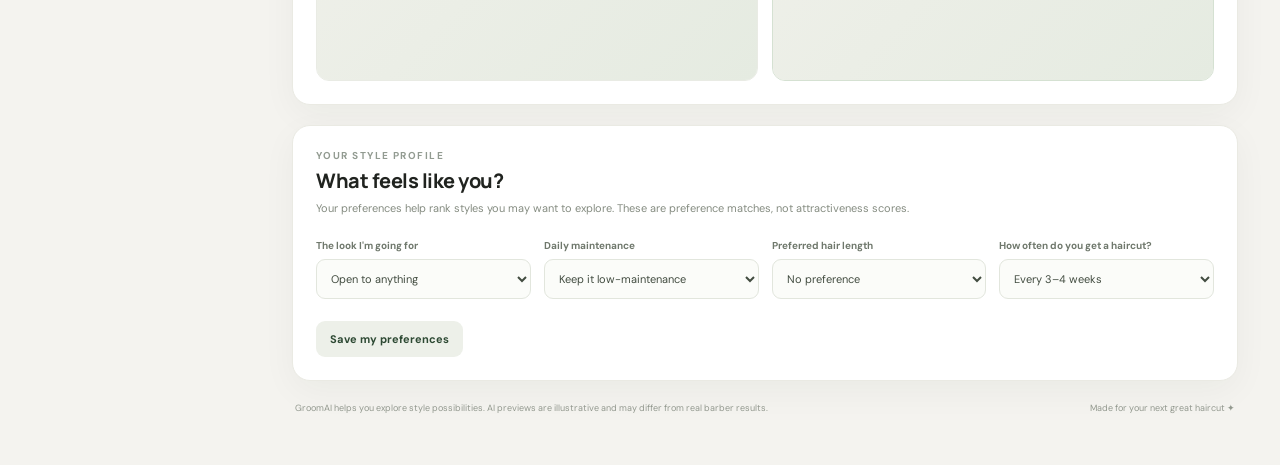
==== commit 95bf05da: "updated" ====
--- a/static/index.html
+++ b/static/index.html
@@ -26,7 +26,7 @@
     </aside>
 
     <main class="main-content" id="top">
-      <header class="topbar"><div class="mobile-brand"><span class="brand-mark">G</span> groom<span class="brand-ai">AI</span></div><div class="topbar-right"><span class="privacy-pill"><span>●</span> Private workspace</span><div class="avatar">Y</div></div></header>
+      <header class="topbar"><div class="mobile-brand"><span class="brand-mark">G</span> groom<span class="brand-ai">AI</span></div><div class="topbar-right"><a class="privacy-pill" href="/">← Barber booking portal</a><span class="privacy-pill"><span>●</span> Private workspace</span><div class="avatar">Y</div></div></header>
 
       <section id="studioView" class="view active-view">
         <div class="hero-row"><div><div class="eyebrow"><span class="eyebrow-line"></span> THE PERSONAL GROOMING STUDIO</div><h1>Your next look,<br><em>before the cut.</em></h1><p class="hero-copy">Try on hairstyles and beard styles using your own photo. Find the look you love, then take it straight to your barber.</p></div><div class="hero-stamp"><span>STYLE</span><strong>01</strong><span>EXPLORE · TRY · CHOOSE</span></div></div>
@@ -38,7 +38,7 @@
             <div class="panel-heading"><div><div class="section-kicker">STEP 01</div><h2>Start with your photo</h2></div><span class="panel-number">01 / 03</span></div>
             <div class="photo-tabs"><button class="photo-tab selected" id="uploadTab">↥ Upload photo</button><button class="photo-tab" id="cameraTab">◎ Use camera</button></div>
             <div class="upload-zone" id="uploadZone"><input type="file" id="photoInput" accept="image/jpeg,image/png,image/webp" hidden><div class="upload-symbol">↥</div><b>Drop your photo here</b><span>or click to browse your device</span><small>JPG or PNG · Max 9 MB · One face, front-facing works best</small><button class="btn btn-light" id="browseBtn">Choose a photo</button></div>
-            <div class="camera-box hidden" id="cameraBox"><video id="cameraVideo" autoplay playsinline></video><div class="live-filter-row"><label for="liveFilterSelect">Live camera look</label><select id="liveFilterSelect"><option value="natural">Natural</option><option value="warm">Warm</option><option value="cool">Cool</option><option value="mono">Monochrome</option><option value="contrast">High contrast</option></select><span>Preview filters update instantly</span></div><div class="camera-controls"><button class="btn btn-light" id="captureBtn">◎ Use this frame for AI try-on</button><button class="btn btn-ghost" id="closeCameraBtn">Close camera</button></div><p>Camera remains live while you browse. The YouCam hairstyle/beard transformation API processes a still frame, so capture is only needed when you want an AI-generated hairstyle preview.</p></div>
+            <div class="camera-box hidden" id="cameraBox"><video id="cameraVideo" autoplay playsinline></video><div class="camera-controls"><button class="btn btn-light" id="captureBtn">◎ Capture photo</button><button class="btn btn-ghost" id="closeCameraBtn">Close camera</button></div><p>Camera access works on localhost or HTTPS. Your camera is only used after you allow it.</p></div>
             <div class="photo-preview hidden" id="photoPreview"><img id="sourceImage" alt="Your uploaded photo"><div class="photo-overlay"><span class="ready-tag"><span></span> PHOTO READY</span><button id="changePhotoBtn" class="change-photo">Change photo ↗</button></div></div>
             <div class="photo-note"><span>ⓘ</span><p>For the most realistic result, use a clear, well-lit photo with your full face visible and your hairline unobstructed.</p></div>
           </section>
@@ -47,7 +47,7 @@
             <div class="panel-heading"><div><div class="section-kicker">STEP 02</div><h2>Find your style</h2></div><span class="panel-number">02 / 03</span></div>
             <div class="style-type-switch"><button class="style-type active" data-kind="hair"><span>〰</span> Hairstyles</button><button class="style-type" data-kind="beard"><span>⌁</span> Beard & moustache</button></div>
             <div class="style-toolbar"><div><h3 id="styleHeading">Choose a hairstyle</h3><p id="styleSubheading">Explore options and preview them on you.</p></div><button class="icon-button" id="refreshStylesBtn" title="Refresh styles">↻</button></div>
-            <div class="filter-row" id="filterRow"><button class="filter-chip active" data-filter="all">All styles</button><button class="filter-chip" data-filter="short">Short</button><button class="filter-chip" data-filter="medium">Medium</button><button class="filter-chip" data-filter="classic">Classic</button></div><div class="recommend-row"><button class="btn btn-light" id="recommendBtn" disabled>✦ Analyze my current hair & recommend compatible styles</button><small id="recommendStatus">Add a photo and Gemini API key to get image-based compatibility suggestions.</small></div><div id="recommendResults" class="recommend-results hidden"></div>
+            <div class="filter-row" id="filterRow"><button class="filter-chip active" data-filter="all">All styles</button><button class="filter-chip" data-filter="short">Short</button><button class="filter-chip" data-filter="medium">Medium</button><button class="filter-chip" data-filter="classic">Classic</button></div>
             <div class="api-notice hidden" id="templateNotice"><span>!</span><div><b>Connect your YouCam API</b><p>Add your API key to <code>.env</code>, restart the server, then refresh styles.</p></div></div>
             <div class="style-grid" id="styleGrid"><div class="empty-state"><div class="empty-icon">✳</div><b>Loading styles</b><p>Connecting to YouCam's style catalogue…</p></div></div>
             <div class="selected-style-bar"><div class="selected-style-icon">✦</div><div class="selected-style-copy"><small>YOUR SELECTED STYLE</small><b id="selectedStyleName">No style selected</b></div><button class="btn btn-primary" id="tryOnBtn" disabled>Try this look <span>↗</span></button></div>
--- a/static/styles.css
+++ b/static/styles.css
@@ -2,45 +2,3 @@
 @media(max-width:1200px){.main-content{padding:0 25px 25px}.studio-grid{grid-template-columns:minmax(260px,.8fr) minmax(370px,1.2fr)}.panel{padding:18px}.preferences-grid{grid-template-columns:repeat(2,minmax(0,1fr))}.style-thumb{height:78px}.result-image-wrap{height:270px}}
 @media(max-width:900px){.app-shell{grid-template-columns:1fr}.sidebar{display:none}.main-content{padding:0 18px 24px}.topbar{height:62px;margin-bottom:25px}.mobile-brand{display:flex;align-items:center;gap:8px;font:800 19px Manrope,sans-serif;letter-spacing:-.8px}.mobile-brand .brand-mark{width:31px;height:31px;border-radius:10px;font-size:17px}.hero-stamp{display:none}.studio-grid{grid-template-columns:1fr}.upload-zone{min-height:220px}.photo-preview{height:300px}.style-grid{max-height:none;grid-template-columns:repeat(3,minmax(0,1fr))}.result-image-wrap{height:270px}.feedback-layout{grid-template-columns:1fr}.saved-grid{grid-template-columns:repeat(2,minmax(0,1fr))}}
 @media(max-width:560px){.main-content{padding:0 12px 18px}.topbar{margin-bottom:21px}.privacy-pill{font-size:9px;padding:7px 9px}.hero-row{margin-bottom:22px}h1{font-size:39px;letter-spacing:-2px}.hero-copy{font-size:12px}.stepper{padding:12px 10px;gap:7px}.step{gap:6px}.step>span{width:25px;height:25px;font-size:9px}.step b{font-size:9px}.step small{font-size:8px}.step-line{min-width:9px}.panel{padding:15px;border-radius:15px}.panel-heading{margin-bottom:16px}h2{font-size:18px}.style-grid{grid-template-columns:repeat(2,minmax(0,1fr));gap:8px}.style-thumb{height:90px}.style-card-body b{font-size:10px}.selected-style-bar{flex-wrap:wrap}.selected-style-copy{min-width:calc(100% - 50px)}.selected-style-bar .btn{width:100%}.results-grid{grid-template-columns:1fr 1fr;gap:7px}.result-image-wrap{height:205px}.image-card-head{padding:0 7px;font-size:8px}.image-label{font-size:8px}.result-placeholder{padding:8px}.result-placeholder b{font-size:9px}.result-placeholder small{font-size:8px}.result-actions{flex-wrap:wrap}.result-actions .btn{flex:1;font-size:10px;padding:10px}.preferences-grid{grid-template-columns:1fr 1fr;gap:11px}.footer-note{flex-direction:column}.footer-note span{white-space:normal}.saved-grid{grid-template-columns:1fr 1fr}.saved-card img{height:160px}.saved-card-actions{flex-direction:column}.page-title h1{font-size:37px}.dialog-actions{flex-direction:column}.dialog-actions .btn{width:100%}.hero-row h1{font-size:42px}}
-
-/* GroomAI clarity + live camera controls */
-.photo-preview{height:auto;min-height:320px;max-height:72vh;display:flex;align-items:center;justify-content:center}
-.photo-preview img{display:block;width:100%;height:auto;max-height:72vh;object-fit:contain}
-.camera-box video{width:100%;height:auto;max-height:70vh;object-fit:contain;background:#080908;transition:filter .15s ease}
-.live-filter-row{display:flex;align-items:center;gap:9px;flex-wrap:wrap;padding:12px 14px 0;color:#e4e9e1}
-.live-filter-row label{font-size:10px;font-weight:700}
-.live-filter-row select{background:#222a23;color:#f5f6f2;border:1px solid #465248;border-radius:8px;padding:8px 10px;font-size:11px}
-.live-filter-row span{font-size:9px;color:#aeb9ad}
-.recommend-row{display:flex;flex-direction:column;align-items:flex-start;gap:7px;margin:4px 0 12px}
-.recommend-row small{font-size:10px;color:#858d80;line-height:1.5}
-.recommend-results{border:1px solid #dfe7db;background:#f8faf6;border-radius:11px;padding:12px;margin-bottom:14px}
-.recommend-summary{font-size:11px;line-height:1.6;color:#52614f;margin-bottom:8px}
-.recommend-limitations{font-size:10px;color:#7c8578;line-height:1.5;margin:0 0 9px}
-.recommend-item{display:flex;align-items:flex-start;gap:8px;border-top:1px solid #e6ebe2;padding:10px 0}
-.recommend-item:first-of-type{border-top:0}
-.recommend-item b{font-size:11px;display:block}
-.recommend-item p{font-size:10px;line-height:1.5;color:#778173;margin:4px 0 0}
-.recommend-item .btn{margin-left:auto;flex-shrink:0;padding:8px 10px}
-.style-thumb img{object-fit:contain;background:#f0f2ec}
-.result-image-wrap{height:auto;min-height:360px;max-height:75vh;padding:8px;overflow:auto}
-.result-image-wrap img{display:block;width:100%;height:auto;max-height:72vh;object-fit:contain;margin:auto}
-.result-image-card{min-width:0}
-.result-placeholder{min-height:330px}
-.saved-card img{height:auto;max-height:420px;min-height:220px;object-fit:contain;display:block}
-.barber-card-preview img{display:block;width:100%;height:auto;max-height:70vh;object-fit:contain;background:#eff2eb}
-@media(max-width:900px){.result-image-wrap{min-height:300px;max-height:none}.result-image-wrap img{max-height:65vh}.photo-preview{max-height:65vh}.photo-preview img{max-height:65vh}}
-@media(max-width:560px){.result-image-wrap{min-height:240px;padding:4px}.result-placeholder{min-height:220px}.recommend-row .btn{width:100%;white-space:normal}.recommend-item{flex-wrap:wrap}.recommend-item .btn{margin-left:0}}
-
-/* Style reference thumbnails: illustrative internet examples, never confused with AI output. */
-.style-thumb{height:150px;background:#f0f2ec;}
-.style-thumb img{width:100%;height:100%;object-fit:contain;padding:4px;background:#f0f2ec;}
-.style-source-note{font-size:8px!important;line-height:1.35!important;color:#6e7c6a!important;margin-top:6px!important;}
-.recommend-item{display:grid;grid-template-columns:92px minmax(0,1fr) auto;align-items:center;gap:11px;}
-.recommend-image{width:92px;min-width:92px;}
-.recommend-image img{width:92px;height:105px;object-fit:contain;background:#edf0e9;border:1px solid #e1e6dc;border-radius:8px;display:block;}
-.recommend-image small{display:block;font-size:8px;line-height:1.35;color:#879081;margin-top:4px;}
-.recommend-copy{min-width:0;}
-.recommend-copy p{overflow-wrap:anywhere;}
-.compatibility-tag{color:#47764c;font-size:9px;font-weight:600;}
-.reference-link{display:inline-block;font-size:9px;color:#547b54;text-decoration:underline;margin-top:5px;}
-@media(max-width:560px){.style-thumb{height:130px}.recommend-item{grid-template-columns:72px minmax(0,1fr);}.recommend-image{width:72px;min-width:72px}.recommend-image img{width:72px;height:90px}.recommend-item .choose-recommendation{grid-column:2;justify-self:start;margin-left:0}}
